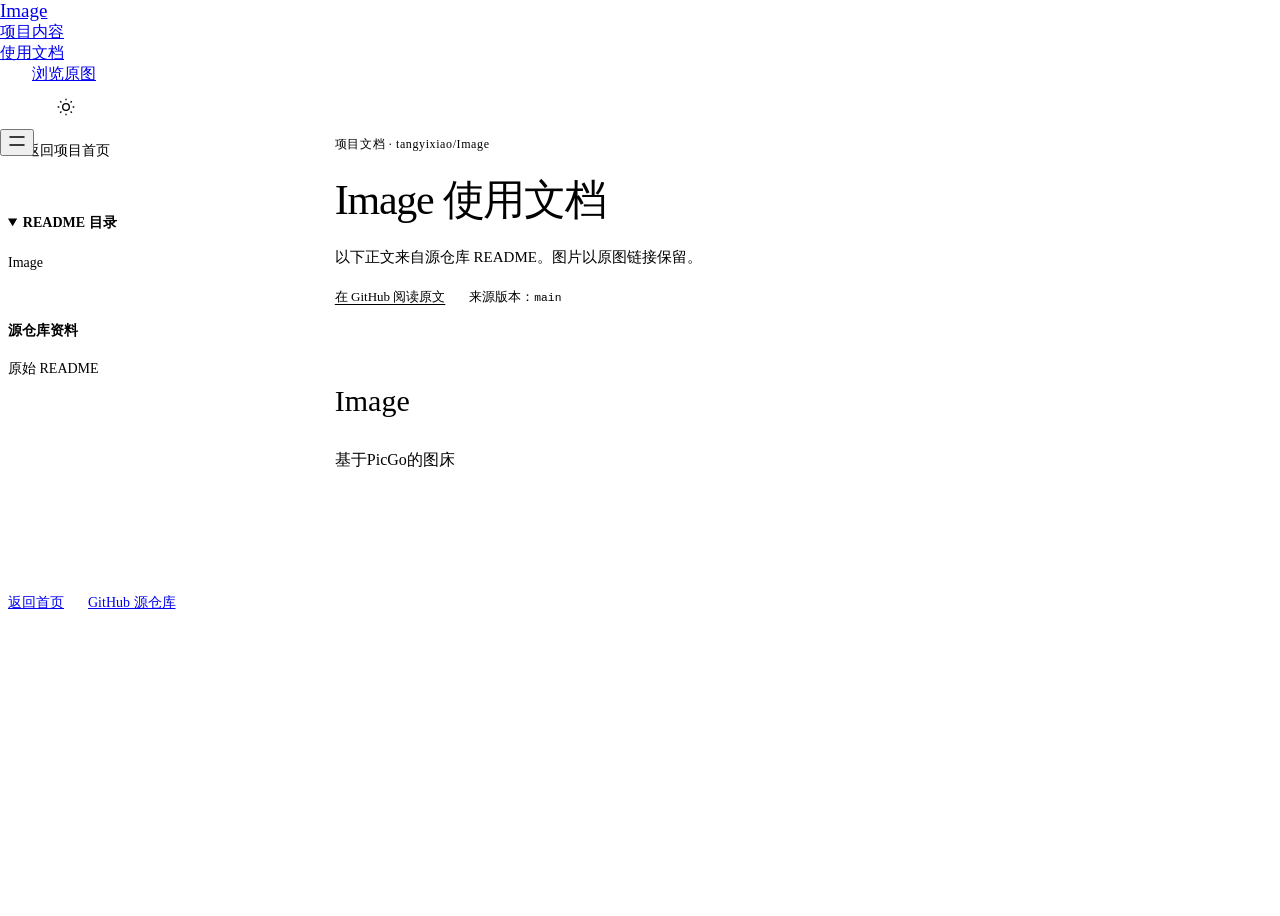
==== docs.html @ ac2a3ef0 "docs(pages): add project introduction website" ====
<!doctype html>
<html lang="zh-CN" data-project="Image" data-docs="true"><head>
<meta charset="utf-8"><meta name="viewport" content="width=device-width, initial-scale=1">
<title>Image · 使用文档</title><link rel="stylesheet" href="assets/system.css"><link rel="stylesheet" href="assets/ui/cards.css"><link rel="stylesheet" href="assets/motion/motion.css"><link rel="stylesheet" href="assets/layout/layout.css"><link rel="stylesheet" href="assets/page.css"><!-- <html lang="en" data-radius="sharp">; keep this <style> after the links: layout.css resets --ly-scale -->
<style>
:root {
  --p-bg: #ffffff; --p-surface: #f0f0ed; --p-ink: #20201e; --p-muted: #595953;
  --p-accent: #8c3028; --p-accent-ink: #ffffff; --p-action: #8c3028; --p-action-ink: #ffffff;
  --p-inv-bg: #20201e; --p-inv-surface: #2d2d2b; --p-inv-ink: #ffffff; --p-inv-muted: #a2a2a1;
  --p-inv-accent: #ffffff; --p-inv-accent-ink: #20201e; --p-inv-action: #ffffff; --p-inv-action-ink: #20201e;
  --font-display: "Newsreader", Georgia, serif;
  --font-text: "Hanken Grotesk", system-ui, sans-serif;
  --display-weight: 400;
  --display-tracking: -0.018em;
  --display-tracking-xl: -0.025em;
  --ly-scale: 1.06;
}
</style><style>html[data-theme="light"]{--p-bg:#ffffff;--p-surface:#f0f0ed;--p-ink:#20201e;--p-muted:#595953;--p-accent:#8c3028;--p-accent-ink:#ffffff;--p-action:#8c3028;--p-action-ink:#ffffff;color-scheme:light}html[data-theme="dark"]{--p-bg:#131517;--p-surface:#202427;--p-ink:#f0f1f2;--p-muted:#b5bbc1;--p-accent:#e7a297;--p-accent-ink:#131517;--p-action:#e7a297;--p-action-ink:#131517;color-scheme:dark}</style><script src="assets/theme.js"></script><style>.photo-pair img{object-fit:contain}.photo-pair a{background:var(--surface)}@media(min-width:640px){.photo-pair{height:min(660px,calc(100svh - 360px));max-height:none}}</style><link rel="icon" href="favicon.svg" type="image/svg+xml">
<link rel="stylesheet" href="assets/docs.css"></head><body class="docs-page">
<header class="nav"><div class="wrap nav__bar"><a class="skip-link" href="#docs-content">跳到正文</a><a class="nav__logo" href="index.html#top">Image</a><nav class="nav__links" aria-label="章节导航"><div class="nav__item"><a class="nav__link" href="index.html#work">项目内容</a></div><div class="nav__item"><a class="nav__link" href="docs.html">使用文档</a></div></nav><div class="nav__actions"><a class="btn btn--primary" href="https://github.com/tangyixiao/Image">浏览原图</a><button class="theme-toggle" type="button" data-theme-toggle aria-label="切换深浅色" aria-pressed="false"><svg width="20" height="20" viewBox="0 0 24 24" fill="none" stroke="currentColor" stroke-width="1.6" aria-hidden="true"><circle cx="12" cy="12" r="4"/><path d="M12 2v2m0 16v2M2 12h2m16 0h2M5 5l1.5 1.5m11 11L19 19M5 19l1.5-1.5m11-11L19 5"/></svg></button></div><button class="nav__toggle" type="button" aria-expanded="false" aria-label="菜单"><svg width="18" height="18" viewBox="0 0 18 18" aria-hidden="true"><path d="M2 5h14M2 13h14" stroke="currentColor" stroke-width="1.6" stroke-linecap="round"/></svg></button></div></header>
<main class="docs-shell wrap" id="top">
<aside class="docs-sidebar" aria-label="文档导航">
<a class="docs-home" href="index.html">← 返回项目首页</a>
<details class="docs-toc" open><summary>README 目录</summary><nav aria-label="README 目录"><ol><li class="docs-level-1"><a href="#image">Image</a></li></ol></nav></details>
<div class="docs-resources"><p>源仓库资料</p><ul><li><a href="https://github.com/tangyixiao/Image/blob/main/README.md">原始 README</a></li></ul></div>
</aside>
<div class="docs-main"><header class="docs-heading"><p class="docs-eyebrow">项目文档 · tangyixiao/Image</p>
<h1>Image 使用文档</h1><p>以下正文来自源仓库 README。图片以原图链接保留。</p>
<div class="docs-source"><a href="https://github.com/tangyixiao/Image/blob/main/README.md">在 GitHub 阅读原文</a><span>来源版本：<code>main</code></span></div></header>
<article class="docs-markdown" id="docs-content" tabindex="-1"><h1 id="image">Image</h1>
<p>基于PicGo的图床</p>
</article>
</div></main><footer class="docs-footer wrap"><a href="index.html">返回首页</a><a href="https://github.com/tangyixiao/Image">GitHub 源仓库</a></footer>
<script type="module" src="assets/system.js"></script></body></html>
---- assets/page.css ----
/* Page composition over the unmodified taste system. Source excerpts and photographs are the work. */
:root{--font-text:"Geist","PingFang SC","Microsoft YaHei",sans-serif;--font-display:"Geist","PingFang SC","Microsoft YaHei",sans-serif}
h1,h2,h3{font-weight:500;text-wrap:balance}h1{max-width:16ch}p{line-height:1.75}.nav__logo{font-size:19px;max-width:45%;overflow-wrap:anywhere}.nav__links{margin-left:auto}.nav__actions{margin-left:32px}.project-fact{margin-top:32px;font-size:14px;color:var(--muted)}
.hero__text{min-width:0}.hero__lead{max-width:40ch}.hero__media.material-media{background:none;border:0;box-shadow:none}.hero__media.material-media> *{width:100%;height:100%;display:block}.material-media .source-preview{height:100%;min-height:480px}.project-picture{display:block;overflow:hidden;width:100%;height:100%;background:var(--surface)}.project-picture img{width:100%;height:100%;object-fit:cover;display:block}.picture--contain img{object-fit:contain}.picture--contain{background:var(--surface)}
.material-stage{overflow:hidden;min-height:0}.material-stage>.project-picture{border-radius:0;background:transparent}.material-stage .picture--contain img{object-fit:contain}.source-preview{display:flex;flex-direction:column;border:1px solid var(--line);background:var(--surface);overflow:hidden;border-radius:var(--r-lg);color:var(--ink)}.source-path{font:500 14px/1.5 var(--font-mono);padding:20px 24px;border-bottom:1px solid var(--line);overflow-wrap:anywhere}.source-preview pre{margin:0;padding:28px 24px;overflow:auto;white-space:pre-wrap;overflow-wrap:anywhere;min-height:0;font:400 15px/1.85 var(--font-mono);color:var(--ink)}
.project-fact:empty{display:none}.statement-source{margin-top:48px;height:320px}.statement-source .source-preview{height:100%}.hero--statement h1{max-width:18ch}.hero--statement .hero__lead{max-width:62ch}.hero--statement .hero__in{max-width:none}
.hero__head{display:grid;grid-template-columns:minmax(0,7fr) minmax(0,4fr);gap:72px}.hero--product h1{font-size:clamp(42px,5vw,72px);max-width:18ch;letter-spacing:-.035em;line-height:1.1}.hero--product .hero__lead{margin-top:0}.hero--product .material-stage{height:100%;min-height:260px;margin-top:32px}.product-intro{align-self:start}.product-intro .project-fact{margin-top:24px}
.work-grid{display:grid;grid-template-columns:minmax(0,5fr) minmax(0,6fr);gap:calc(100% / 12 + 24px)}.feature-rows{margin:0;padding:0;list-style:none}.feature-rows li{padding:24px 0;border-bottom:1px solid var(--line)}.feature-rows li:first-child{padding-top:0}.feature-rows h3{font-size:24px;line-height:1.4;margin:0 0 12px}.feature-rows p{margin:0;font-size:16px;line-height:1.75}.work-material{min-width:0;min-height:400px}.usage-block{height:100%;background:var(--surface);padding:32px;border:1px solid var(--line);border-radius:var(--r-lg);display:flex;flex-direction:column;gap:24px;justify-content:center}.usage-block>p{font-size:20px;margin:0}.usage-block pre{font:400 16px/1.8 var(--font-mono);margin:0;white-space:pre-wrap;overflow-wrap:anywhere}.usage-block .link{align-self:flex-start}.supporting-pictures{display:grid;grid-template-columns:1fr;gap:24px;height:100%;max-height:480px}.supporting-pictures>.project-picture{min-height:0;max-height:228px}.supporting-pictures>.project-picture:only-child{max-height:480px}
.photo-pair{display:grid;grid-template-columns:1fr 1fr;gap:24px;height:calc(100% - 140px);min-height:300px;max-height:520px}.photo-pair a{display:block;overflow:hidden}.photo-pair img{width:100%;height:100%;object-fit:cover;display:block}.flag-field{display:grid;grid-template-columns:repeat(4,1fr);gap:48px;align-items:center;justify-items:center;width:100%;height:100%}.flag-field a{display:block;width:100%;overflow:hidden}.flag-field img{display:block;width:100%;height:auto;max-height:320px;object-fit:contain;image-rendering:auto}
.closing-head{display:grid;grid-template-columns:1fr auto;gap:24px 72px;align-content:start}.closing-head h2{grid-column:1;font-size:clamp(30px,3.4vw,48px);margin:0}.closing-head>p{grid-column:1;max-width:68ch;margin:0;font-size:17px}.closing-head>.btn{grid-column:2;grid-row:1/3;align-self:start}.closing-directory{display:flex;flex-direction:column;justify-content:flex-end;min-height:0}.footer.closing>.wrap{display:grid;grid-template-rows:1fr 1fr;gap:48px}.footer__grid{display:grid;grid-template-columns:1fr 1fr;gap:48px}.footer-name{font-size:32px;line-height:1.3;font-weight:500;margin:0 0 16px}.footer__grid p{font-size:16px}.resource-links{display:grid;grid-template-columns:1fr 1fr;gap:18px 32px;align-content:start}.resource-links .link{font-size:16px;overflow-wrap:anywhere;justify-self:start}.footer__legal{display:flex;align-items:baseline;flex-wrap:wrap;gap:24px;font-size:13px;border-top:1px solid var(--line);margin-top:48px;padding-top:24px}.credits summary{cursor:pointer}.credits ul{padding-left:16px}.credits a{overflow-wrap:anywhere}
html[data-project="OJ-NEXUS"] .source-preview,html[data-project="OJ-NEXUS"] .usage-block{border-radius:4px}html[data-project="OJ-NEXUS"] *{animation:none!important}
@media(min-width:640px) and (max-width:1023px){.work-grid{grid-template-columns:1fr;gap:32px}.feature-rows{display:grid;grid-template-columns:repeat(3,1fr);gap:24px}.feature-rows li{padding:0;border:0}.feature-rows h3{font-size:20px}.work-material{min-height:260px;height:300px}.hero__head{gap:32px}.material-media .source-preview{min-height:240px}.photo-pair{height:440px}.statement-source{height:300px}}
@media(max-width:639px){.nav__logo{font-size:16px;max-width:48%}.nav__actions{margin-left:auto}.nav__actions .btn{padding-inline:16px;font-size:14px}.hero--split h1,.hero--statement h1,.hero--product h1{font-size:clamp(30px,9vw,38px);line-height:1.15;max-width:18ch}.hero__lead{font-size:18px;line-height:1.65}.project-fact{margin-top:16px;font-size:13px}.hero__media.material-media{height:auto;min-height:0;flex:1}.material-media .source-preview{min-height:0;height:100%}.source-path{padding:12px 16px;font-size:13px}.source-preview pre{padding:16px;font-size:13px;line-height:1.7}.hero__head{display:block}.hero--product .hero__lead{margin-top:20px}.hero--product .material-stage{min-height:180px;margin-top:24px;flex:1}.hero--product .hero__in{display:flex;flex-direction:column}.hero--product .product-intro .project-fact{margin-top:16px}.work-grid{grid-template-columns:1fr;gap:32px}.feature-rows{display:block}.feature-rows li{padding:16px 0}.feature-rows h3{font-size:20px;margin-bottom:8px}.feature-rows p{font-size:16px}.work-material{min-height:220px;height:260px}.usage-block{padding:24px;gap:16px}.usage-block pre{font-size:14px}.photo-pair{grid-template-columns:1fr;gap:16px;height:calc(100% - 130px);max-height:none;min-height:0}.photo-pair a{min-height:180px}.flag-field{grid-template-columns:repeat(2,1fr);gap:24px}.flag-field img{max-height:140px}.statement-source{height:220px;margin-top:24px}.closing-head{display:flex;flex-direction:column;gap:24px}.closing-head>p{font-size:16px}.closing-head>.btn{align-self:stretch}.footer.closing>.wrap{grid-template-rows:auto 1fr;gap:48px}.footer__grid{grid-template-columns:1fr;gap:24px}.footer-name{font-size:28px}.resource-links{gap:16px}.footer__legal{margin-top:32px;gap:16px}.supporting-pictures{max-height:260px;grid-template-columns:1fr 1fr;gap:12px}.supporting-pictures>.project-picture{max-height:none}.photo-pair img{object-fit:cover}#work:has(.work-grid){--hm:2}#use{--hm:2}}
.skip-link{position:absolute;left:-10000px;top:auto;width:1px;height:1px;overflow:hidden}.skip-link:focus{left:var(--gutter);top:8px;width:auto;height:auto;background:var(--bg);padding:16px;z-index:20}.hero__head>:first-child{grid-column:1}.hero__head>.product-intro{grid-column:2}.hero--product .hero__stage.material-stage{border-radius:0}
@media(min-width:640px) and (max-width:1023px){.work-material{height:42vh;min-height:320px}.supporting-pictures{max-height:none}.supporting-pictures>.project-picture:only-child{max-height:none}.supporting-pictures>.project-picture{max-height:none;flex:1}.supporting-pictures{grid-template-rows:1fr 1fr}}
@media(max-width:639px){#work:has(.work-grid),#use{--hm:1}.nav__logo{max-width:53%;font-size:15px}.nav__actions{margin-left:auto}.nav__actions .btn{padding-inline:12px}.hero--product .hero__stage.material-stage{aspect-ratio:auto;flex:1}.hero__head>:first-child,.hero__head>.product-intro{grid-column:auto}}
.theme-toggle{height:44px;width:44px;display:grid;place-items:center;flex:0 0 44px;cursor:pointer;color:var(--ink);background:transparent;border:1px solid var(--line);border-radius:var(--r-btn);margin-left:12px;transition:background 180ms,transform 180ms}.theme-toggle:hover{background:var(--surface)}.theme-toggle:active{transform:translateY(1px)}.theme-toggle:focus-visible{outline:2px solid var(--accent);outline-offset:3px}
@media(min-width:1024px){.work-material{height:500px;min-height:500px}.work-material>.source-preview{height:100%}.hero--split h1{font-size:clamp(38px,4.5vw,64px)}}
@media(max-width:639px){.nav__logo{max-width:42%;font-size:14px}.nav__actions{margin-left:auto}.nav__toggle{margin-left:8px}.theme-toggle{margin-left:8px;width:36px;flex-basis:36px;height:40px}.nav__actions .btn{font-size:13px;padding-inline:10px}.nav__logo{line-height:1.3}.hero--product h1{font-size:32px}.source-path{line-height:1.6}}
@media(min-width:1024px){.hero__head{grid-template-columns:repeat(12,minmax(0,1fr));gap:24px;align-items:start}.hero__head>:first-child{grid-column:1/span 6}.hero__head>.product-intro{grid-column:7/span 6}.hero--product h1,.hero--split h1{font-size:60px}.work-grid{grid-template-columns:repeat(12,minmax(0,1fr));gap:24px}.feature-rows{grid-column:1/span 6;padding-right:48px}.work-material{grid-column:7/span 6}.work-grid .source-preview{height:100%}}
@media(min-width:640px) and (max-width:1023px){.hero__head{display:block}.product-intro{margin-top:24px}.product-intro .hero__lead{max-width:60ch}.hero--product h1{max-width:none}.hero__head .project-fact{margin-top:16px}.hero--product .hero__stage.material-stage{margin-top:24px}}
@media(max-width:639px){.work-material{height:236px;min-height:236px}.feature-rows h3{font-size:19px}.feature-rows li{padding:14px 0}.feature-rows p{line-height:1.65}}
@media(min-width:1024px){.work-material{height:min(500px,calc(100svh - 300px));min-height:0}.hero--product h1{font-size:clamp(40px,4.16vw,60px)}}
.work-material>.source-preview{height:100%}.source-preview pre{flex:1}.usage-block{justify-content:space-between}.supporting-pictures:has(>:only-child){grid-template-rows:1fr}
/* Real quoted source can contain arrays, Markdown brackets and the word placeholder.
   Keep kit diagnostics intact, but do not outline authentic source as unfinished page copy. */
.source-preview code[data-placeholder],.usage-block code[data-placeholder],.docs-markdown [data-placeholder]{outline:none}
.hero--product .hero__stage.material-stage{background:none}
.nav:not(.is-open) .nav__actions>.theme-toggle{display:grid}
@media(max-width:639px){.nav__logo{white-space:normal;max-width:40%;font-size:13px;line-height:1.35;min-width:0}.nav__bar{gap:8px}.nav__actions{gap:8px}.nav .nav__actions>.theme-toggle{margin-left:0}}
---- assets/docs.css ----
/* Long-form README layout. Shared palette and theme controls stay authoritative. */
html[data-docs]{scroll-padding-top:110px}
.docs-page{min-height:100vh;color:var(--ink);background:var(--bg)}
.docs-page>.nav{position:fixed;inset:0 0 auto;z-index:50;background:var(--bg);border-bottom:1px solid var(--line)}
.docs-page .nav__bar{min-height:76px}
.docs-page .nav__logo{max-width:48%}
.docs-page .docs-shell{display:grid;grid-template-columns:minmax(210px,250px) minmax(0,1fr);gap:clamp(36px,6vw,96px);padding-top:126px;padding-bottom:96px;align-items:start;min-height:0;height:auto}
.docs-sidebar{position:sticky;top:108px;min-width:0;max-height:calc(100vh - 132px);overflow:auto;scrollbar-width:thin;padding-right:12px;font-size:14px}
.docs-home{display:inline-block;font-size:14px;font-weight:500;color:var(--ink);text-decoration:none;padding-block:8px}
.docs-home:hover{color:var(--accent)}
.docs-toc{margin-top:24px;border-top:1px solid var(--line);padding-top:20px}
.docs-toc summary{font-weight:600;cursor:pointer;line-height:1.5}
.docs-toc ol,.docs-resources ul{list-style:none;padding:0;margin:16px 0 0}
.docs-toc li{margin:0 0 8px;line-height:1.5;overflow-wrap:anywhere}
.docs-toc .docs-level-2{padding-left:10px}.docs-toc .docs-level-3{padding-left:22px}
.docs-toc a,.docs-resources a{color:var(--muted);text-decoration:none;display:inline-block;padding-block:3px}
.docs-toc a:hover,.docs-resources a:hover{color:var(--ink);text-decoration:underline;text-underline-offset:4px}
.docs-resources{border-top:1px solid var(--line);margin-top:24px;padding-top:20px}
.docs-resources>p{margin:0;font-weight:600;line-height:1.5}.docs-resources li{margin-bottom:8px;overflow-wrap:anywhere}
.docs-main{min-width:0;max-width:900px}
.docs-heading{padding-bottom:32px;margin-bottom:40px;border-bottom:1px solid var(--line)}
.docs-eyebrow{font-size:12px;letter-spacing:.05em;color:var(--muted);overflow-wrap:anywhere;margin:0 0 20px}
.docs-heading h1{font-size:clamp(28px,3.4vw,42px);line-height:1.2;letter-spacing:-.03em;max-width:none;margin:0 0 20px;overflow-wrap:anywhere}
.docs-heading>p:not(.docs-eyebrow){font-size:15px;color:var(--muted);line-height:1.7;margin:0 0 16px}
.docs-source{display:flex;gap:12px 24px;flex-wrap:wrap;font-size:13px;line-height:1.6;color:var(--muted)}
.docs-source a,.docs-markdown a{color:var(--accent);text-decoration:underline;text-underline-offset:3px;overflow-wrap:anywhere}
.docs-markdown{font-size:16px;line-height:1.85;overflow-wrap:anywhere;min-width:0}
.docs-markdown>:first-child{margin-top:0}.docs-markdown>:last-child{margin-bottom:0}
.docs-markdown h1,.docs-markdown h2,.docs-markdown h3,.docs-markdown h4,.docs-markdown h5,.docs-markdown h6{max-width:none;scroll-margin-top:110px;line-height:1.4;text-wrap:initial}
.docs-markdown h1{font-size:30px;margin:48px 0 24px}.docs-markdown h2{font-size:25px;margin:48px 0 20px;padding-bottom:12px;border-bottom:1px solid var(--line)}
.docs-markdown h3{font-size:20px;margin:36px 0 16px}.docs-markdown h4,.docs-markdown h5,.docs-markdown h6{font-size:17px;margin:28px 0 14px}
.docs-markdown p,.docs-markdown ul,.docs-markdown ol,.docs-markdown blockquote,.docs-markdown pre,.docs-markdown table{margin:0 0 22px}
.docs-markdown ul,.docs-markdown ol{padding-left:1.7em}.docs-markdown li{margin-bottom:6px}.docs-markdown li>p{margin-bottom:10px}
.docs-markdown strong{font-weight:650}.docs-markdown hr{border:0;border-top:1px solid var(--line);margin:36px 0}
.docs-markdown blockquote{border-left:3px solid var(--line);padding:4px 0 4px 20px;color:var(--muted)}.docs-markdown blockquote>:last-child{margin-bottom:0}
.docs-markdown pre{background:var(--surface);border:1px solid var(--line);padding:20px 24px;max-width:100%;overflow:auto;border-radius:4px;white-space:pre;tab-size:4}
.docs-markdown code,.docs-source code{font-family:var(--font-mono,ui-monospace,Consolas,monospace);font-size:.87em}
.docs-markdown :not(pre)>code{background:var(--surface);padding:.12em .35em;border-radius:3px;box-decoration-break:clone}
.docs-markdown pre code{font-size:13px;line-height:1.8;white-space:pre;overflow-wrap:normal;color:var(--ink)}
.docs-markdown table{display:block;max-width:100%;overflow-x:auto;border-collapse:collapse;font-size:14px;line-height:1.65}
.docs-markdown th,.docs-markdown td{padding:12px 16px;border:1px solid var(--line);text-align:left;min-width:100px}
.docs-markdown th{font-weight:600;background:var(--surface)}.docs-markdown .docs-image-link{font-size:14px}
.docs-page .footer.closing,.docs-page .footer.closing>.wrap{height:auto;min-height:0;max-height:none;display:block}
.docs-page .footer.closing{padding-top:56px;padding-bottom:32px}.docs-page .closing-head{margin-bottom:48px}
.docs-footer{display:flex;gap:24px;padding-top:24px;padding-bottom:32px;border-top:1px solid var(--line);font-size:14px}
.docs-page :focus-visible{outline:2px solid var(--accent);outline-offset:4px}
@media(max-width:1023px){.docs-page .docs-shell{grid-template-columns:minmax(180px,210px) minmax(0,1fr);gap:32px}.docs-markdown{font-size:15px}}
@media(max-width:767px){.docs-page .nav__bar{min-height:68px}.docs-page .docs-shell{display:block;padding-top:100px;padding-bottom:56px}.docs-sidebar{position:static;max-height:none;overflow:visible;padding:0;margin-bottom:36px}.docs-toc{margin-top:16px;padding-top:16px}.docs-toc nav{max-height:260px;overflow:auto;padding-right:8px}.docs-resources{margin-top:16px;padding-top:16px}.docs-resources ul{display:flex;flex-wrap:wrap;gap:4px 20px;margin-top:8px}.docs-resources li{margin:0}.docs-heading{margin-bottom:28px;padding-bottom:24px}.docs-heading h1{font-size:29px}.docs-markdown h1{font-size:25px}.docs-markdown h2{font-size:22px;margin-top:36px}.docs-markdown h3{font-size:19px}.docs-markdown pre{padding:16px}.docs-markdown th,.docs-markdown td{padding:10px 12px}.docs-source{gap:8px 16px}}
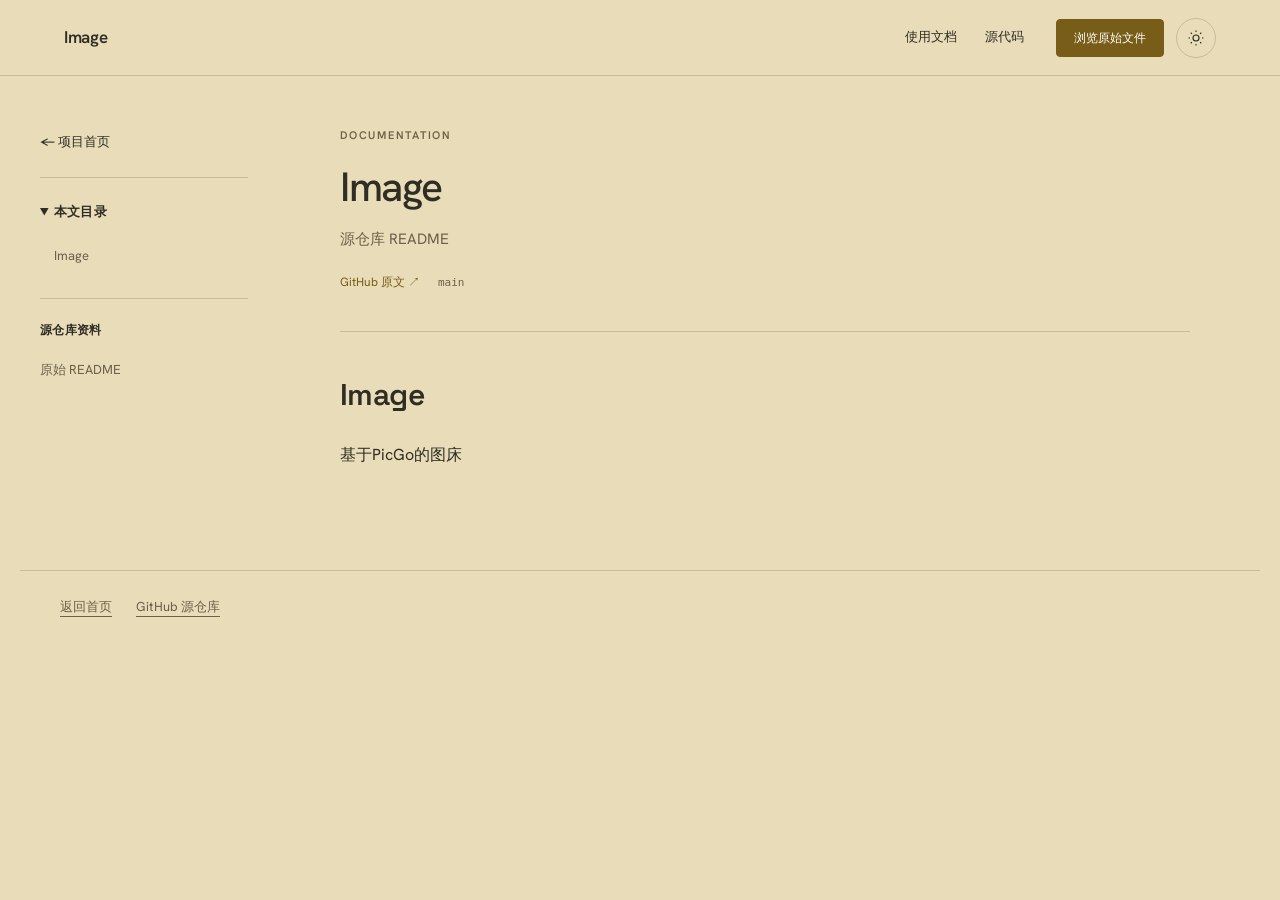
==== commit d1f5f7ce: "docs(pages): polish source and mobile presentation" ====
--- a/docs.html
+++ b/docs.html
@@ -1,34 +1,13 @@
-<!doctype html>
-<html lang="zh-CN" data-project="Image" data-docs="true"><head>
-<meta charset="utf-8"><meta name="viewport" content="width=device-width, initial-scale=1">
-<title>Image · 使用文档</title><link rel="stylesheet" href="assets/system.css"><link rel="stylesheet" href="assets/ui/cards.css"><link rel="stylesheet" href="assets/motion/motion.css"><link rel="stylesheet" href="assets/layout/layout.css"><link rel="stylesheet" href="assets/page.css"><!-- <html lang="en" data-radius="sharp">; keep this <style> after the links: layout.css resets --ly-scale -->
-<style>
-:root {
-  --p-bg: #ffffff; --p-surface: #f0f0ed; --p-ink: #20201e; --p-muted: #595953;
-  --p-accent: #8c3028; --p-accent-ink: #ffffff; --p-action: #8c3028; --p-action-ink: #ffffff;
-  --p-inv-bg: #20201e; --p-inv-surface: #2d2d2b; --p-inv-ink: #ffffff; --p-inv-muted: #a2a2a1;
-  --p-inv-accent: #ffffff; --p-inv-accent-ink: #20201e; --p-inv-action: #ffffff; --p-inv-action-ink: #20201e;
-  --font-display: "Newsreader", Georgia, serif;
-  --font-text: "Hanken Grotesk", system-ui, sans-serif;
-  --display-weight: 400;
-  --display-tracking: -0.018em;
-  --display-tracking-xl: -0.025em;
-  --ly-scale: 1.06;
-}
-</style><style>html[data-theme="light"]{--p-bg:#ffffff;--p-surface:#f0f0ed;--p-ink:#20201e;--p-muted:#595953;--p-accent:#8c3028;--p-accent-ink:#ffffff;--p-action:#8c3028;--p-action-ink:#ffffff;color-scheme:light}html[data-theme="dark"]{--p-bg:#131517;--p-surface:#202427;--p-ink:#f0f1f2;--p-muted:#b5bbc1;--p-accent:#e7a297;--p-accent-ink:#131517;--p-action:#e7a297;--p-action-ink:#131517;color-scheme:dark}</style><script src="assets/theme.js"></script><style>.photo-pair img{object-fit:contain}.photo-pair a{background:var(--surface)}@media(min-width:640px){.photo-pair{height:min(660px,calc(100svh - 360px));max-height:none}}</style><link rel="icon" href="favicon.svg" type="image/svg+xml">
-<link rel="stylesheet" href="assets/docs.css"></head><body class="docs-page">
-<header class="nav"><div class="wrap nav__bar"><a class="skip-link" href="#docs-content">跳到正文</a><a class="nav__logo" href="index.html#top">Image</a><nav class="nav__links" aria-label="章节导航"><div class="nav__item"><a class="nav__link" href="index.html#work">项目内容</a></div><div class="nav__item"><a class="nav__link" href="docs.html">使用文档</a></div></nav><div class="nav__actions"><a class="btn btn--primary" href="https://github.com/tangyixiao/Image">浏览原图</a><button class="theme-toggle" type="button" data-theme-toggle aria-label="切换深浅色" aria-pressed="false"><svg width="20" height="20" viewBox="0 0 24 24" fill="none" stroke="currentColor" stroke-width="1.6" aria-hidden="true"><circle cx="12" cy="12" r="4"/><path d="M12 2v2m0 16v2M2 12h2m16 0h2M5 5l1.5 1.5m11 11L19 19M5 19l1.5-1.5m11-11L19 5"/></svg></button></div><button class="nav__toggle" type="button" aria-expanded="false" aria-label="菜单"><svg width="18" height="18" viewBox="0 0 18 18" aria-hidden="true"><path d="M2 5h14M2 13h14" stroke="currentColor" stroke-width="1.6" stroke-linecap="round"/></svg></button></div></header>
-<main class="docs-shell wrap" id="top">
-<aside class="docs-sidebar" aria-label="文档导航">
-<a class="docs-home" href="index.html">← 返回项目首页</a>
-<details class="docs-toc" open><summary>README 目录</summary><nav aria-label="README 目录"><ol><li class="docs-level-1"><a href="#image">Image</a></li></ol></nav></details>
-<div class="docs-resources"><p>源仓库资料</p><ul><li><a href="https://github.com/tangyixiao/Image/blob/main/README.md">原始 README</a></li></ul></div>
-</aside>
-<div class="docs-main"><header class="docs-heading"><p class="docs-eyebrow">项目文档 · tangyixiao/Image</p>
-<h1>Image 使用文档</h1><p>以下正文来自源仓库 README。图片以原图链接保留。</p>
-<div class="docs-source"><a href="https://github.com/tangyixiao/Image/blob/main/README.md">在 GitHub 阅读原文</a><span>来源版本：<code>main</code></span></div></header>
-<article class="docs-markdown" id="docs-content" tabindex="-1"><h1 id="image">Image</h1>
+<!doctype html><html lang="zh-CN" data-docs="v3" data-project="Image"><head>
+<meta charset="utf-8"><meta name="viewport" content="width=device-width,initial-scale=1">
+<title>Image · 文档</title><link rel="stylesheet" href="assets/fonts/fonts.css"><link rel="stylesheet" href="assets/fonts/display.css"><link rel="stylesheet" href="assets/site.css"><link rel="stylesheet" href="assets/docs-v3.css"><link rel="stylesheet" href="assets/polish.css"><style>:root{--font-body:"Hanken Grotesk","PingFang SC","Microsoft YaHei",sans-serif;--font-text:var(--font-body);--model-accent:var(--accent);--font-display:"Space Grotesk","Songti SC","SimSun",serif;--font-mono:"Geist Mono","SFMono-Regular",Consolas,monospace}html[data-theme="light"]{--bg:#E8DDB8;--surface:#F7EDCD;--ink:#302D25;--muted:#69614a;--accent:#785d18;--accent-ink:#FFFFFF;--line:color-mix(in srgb,#302D25 19%,transparent);color-scheme:light}html[data-theme="dark"]{--bg:#252116;--surface:#3A321E;--ink:#F4E9C7;--muted:#bcad7d;--accent:#e7c45b;--accent-ink:#000000;--line:color-mix(in srgb,#F4E9C7 19%,transparent);color-scheme:dark}</style><script src="assets/theme.js"></script><link rel="stylesheet" href="assets/docs-v3.css"></head>
+<body class="docs-page"><header class="nav site-nav"><div class="wrap nav-inner"><a class="skip-link" href="#docs-content">跳到正文</a><a class="site-brand" href="index.html">Image</a><nav class="site-links" aria-label="项目导航"><a href="docs.html">使用文档</a><a href="https://github.com/tangyixiao/Image">源代码</a></nav><div class="nav-controls"><a class="btn nav-cta" href="https://github.com/tangyixiao/Image">浏览原始文件</a><button class="site-theme" type="button" data-theme-toggle aria-label="切换深浅色" aria-pressed="false"><svg width="18" height="18" viewBox="0 0 24 24" fill="none" stroke="currentColor" stroke-width="1.5" aria-hidden="true"><circle cx="12" cy="12" r="4"/><path d="M12 2v2m0 16v2M2 12h2m16 0h2M5 5l1.5 1.5m11 11L19 19M5 19l1.5-1.5m11-11L19 5"/></svg></button><button class="site-menu-toggle" data-menu-toggle type="button" aria-label="菜单" aria-expanded="false" aria-controls="site-drawer"><svg width="20" height="20" viewBox="0 0 20 20" fill="none" stroke="currentColor" stroke-width="1.4" aria-hidden="true"><path d="M3 6h14M3 14h14"/></svg></button></div></div><nav class="site-drawer" id="site-drawer" hidden><a href="index.html">项目首页</a><a href="docs.html">使用文档</a><a href="https://github.com/tangyixiao/Image">查看源码</a><p class="drawer-note">Image</p></nav></header><div class="docs-shell" id="top">
+<aside class="docs-sidebar"><a class="docs-back" href="index.html">← 项目首页</a>
+<details class="docs-toc" open><summary>本文目录</summary><nav aria-label="文档目录"><ol><li class="docs-level-1"><a href="#image">Image</a></li></ol></nav></details>
+<div class="docs-resources"><h2>源仓库资料</h2><ul><li><a href="https://github.com/tangyixiao/Image/blob/main/README.md">原始 README</a></li></ul></div></aside>
+<main class="docs-main"><header class="docs-intro"><p class="docs-eyebrow">DOCUMENTATION</p>
+<h1>Image</h1><p>源仓库 README</p><div class="docs-source"><a href="https://github.com/tangyixiao/Image/blob/main/README.md">GitHub 原文 ↗</a><code>main</code></div></header>
+<article class="docs-markdown" id="docs-content" tabindex="-1"><h1 id="image">Image<a class="docs-heading-anchor" href="#image" aria-label="此标题的固定链接">#</a></h1>
 <p>基于PicGo的图床</p>
 </article>
-</div></main><footer class="docs-footer wrap"><a href="index.html">返回首页</a><a href="https://github.com/tangyixiao/Image">GitHub 源仓库</a></footer>
-<script type="module" src="assets/system.js"></script></body></html>+</main></div><footer class="docs-footer"><a href="index.html">返回首页</a><a href="https://github.com/tangyixiao/Image">GitHub 源仓库</a></footer><script src="assets/docs-v3.js" defer></script><script src="assets/site.js" defer></script></body></html>
--- a/assets/fonts/fonts.css
+++ b/assets/fonts/fonts.css
@@ -0,0 +1,49 @@
+@font-face {
+  font-family: 'Hanken Grotesk';
+  font-style: normal;
+  font-weight: 400;
+  font-display: swap;
+  src: url(cf4b8930b864b433.woff2) format('truetype');
+}
+@font-face {
+  font-family: 'Hanken Grotesk';
+  font-style: normal;
+  font-weight: 500;
+  font-display: swap;
+  src: url(bac34dd4b9537444.woff2) format('truetype');
+}
+@font-face {
+  font-family: 'Hanken Grotesk';
+  font-style: normal;
+  font-weight: 600;
+  font-display: swap;
+  src: url(0b905a4fc43ece05.woff2) format('truetype');
+}
+@font-face {
+  font-family: 'Newsreader';
+  font-style: normal;
+  font-weight: 400;
+  font-display: swap;
+  src: url(d6c65600eb0149bc.woff2) format('truetype');
+}
+@font-face {
+  font-family: 'Newsreader';
+  font-style: normal;
+  font-weight: 500;
+  font-display: swap;
+  src: url(3208926ba69d6886.woff2) format('truetype');
+}
+@font-face {
+  font-family: 'Newsreader';
+  font-style: normal;
+  font-weight: 600;
+  font-display: swap;
+  src: url(151ae355673a2936.woff2) format('truetype');
+}
+@font-face {
+  font-family: 'Newsreader';
+  font-style: normal;
+  font-weight: 700;
+  font-display: swap;
+  src: url(33e1f2853df3544d.woff2) format('truetype');
+}
--- a/assets/fonts/display.css
+++ b/assets/fonts/display.css
@@ -0,0 +1,14 @@
+@font-face {
+  font-family: 'Space Grotesk';
+  font-style: normal;
+  font-weight: 400;
+  font-display: swap;
+  src: url(0dfc29fde7d95ca6.woff2) format('truetype');
+}
+@font-face {
+  font-family: 'Space Grotesk';
+  font-style: normal;
+  font-weight: 600;
+  font-display: swap;
+  src: url(d03f1389be8c7cea.woff2) format('truetype');
+}
--- a/assets/site.css
+++ b/assets/site.css
@@ -0,0 +1,26 @@
+/* Shared accessibility and reading primitives. Project compositions are separate. */
+*{box-sizing:border-box}html{scroll-behavior:smooth;scroll-padding-top:90px}body{margin:0;background:var(--bg);color:var(--ink);font:400 16px/1.75 var(--font-body);-webkit-font-smoothing:antialiased}a{color:inherit;text-decoration-thickness:1px;text-underline-offset:5px}button,input{font:inherit}button,a{-webkit-tap-highlight-color:transparent}button{cursor:pointer}button:focus-visible,a:focus-visible,input:focus-visible{outline:3px solid var(--accent);outline-offset:4px}img{display:block;max-width:100%;height:auto}p{margin:0 0 1em}h1,h2,h3{line-height:1.18;font-weight:500;margin:0;text-wrap:balance}h1,h2{font-family:var(--font-display)}h1{letter-spacing:-.055em}h2{font-size:clamp(30px,4vw,54px);letter-spacing:-.035em}h3{font-size:21px}ul{padding-left:1.2em}.wrap{max-width:1440px;margin:auto;padding:0 64px}.eyebrow{font:500 12px/1.5 var(--font-mono);letter-spacing:.12em;text-transform:uppercase;color:var(--accent)}.lede{font-size:clamp(17px,1.7vw,22px);line-height:1.75;color:var(--muted);max-width:42em}.kicker{display:inline-flex;gap:12px;align-items:center;font:500 12px/1.6 var(--font-mono);letter-spacing:.06em}.kicker:before{content:"";width:7px;height:7px;border-radius:50%;background:var(--accent)}.btn{display:inline-flex;justify-content:center;align-items:center;gap:14px;min-height:48px;padding:12px 24px;border:1px solid var(--accent);background:var(--accent);color:var(--accent-ink);text-decoration:none;border-radius:4px;font:500 14px/1.5 var(--font-body);transition:transform .18s,filter .18s}.btn:hover{transform:translateY(-2px);filter:brightness(1.08)}.btn:active{transform:translateY(1px)}.btn.secondary{background:transparent;color:var(--ink);border-color:var(--line)}.actions{display:flex;flex-wrap:wrap;align-items:center;gap:14px;margin-top:32px}.text-link{font-size:14px;color:var(--muted)}.section{padding:100px 0}.section-heading{display:flex;align-items:baseline;gap:32px;justify-content:space-between;margin-bottom:48px}.section-heading p{max-width:34em;color:var(--muted);margin:0}.top-rule{border-top:1px solid var(--line)}.section-number{font:12px var(--font-mono);color:var(--accent);margin-bottom:20px}.status-note{color:var(--muted);max-width:65em;font-size:14px}.caps{list-style:none;padding:0;margin:0}.caps li{padding:26px 0;border-top:1px solid var(--line)}.caps h3{margin-bottom:12px}.caps p{color:var(--muted);margin:0;font-size:15px}.source-area{min-width:0}.source-link{font:12px/1.6 var(--font-mono);color:var(--muted);display:block;margin:0 0 14px;overflow-wrap:anywhere}.source-area>.docs-code{margin-top:0}.code-layout{display:grid;grid-template-columns:minmax(0,1fr) minmax(0,1.2fr);gap:80px;align-items:start}.site-footer{padding:56px 0 30px;border-top:1px solid var(--line)}.footer-top{display:flex;gap:40px;justify-content:space-between;align-items:center;margin-bottom:42px}.footer-name{font-family:var(--font-display);font-size:30px;letter-spacing:-.025em}.footer-links{display:flex;gap:24px;flex-wrap:wrap;font-size:13px;color:var(--muted)}.footer-bottom{font:11px/1.8 var(--font-mono);display:flex;justify-content:space-between;gap:24px;color:var(--muted)}.footer-bottom details{max-width:65%}.footer-bottom summary{cursor:pointer}.footer-bottom ul{padding-left:18px}.footer-bottom a{overflow-wrap:anywhere}
+/* One functional navigation shell; the projects keep their own typography and art. */
+.site-nav{position:sticky;top:0;z-index:60;height:76px;background:var(--bg);border-bottom:1px solid var(--line)}.nav-inner{height:100%;display:flex;align-items:center;gap:32px}.site-brand{font:600 17px/1.3 var(--font-body);letter-spacing:-.02em;text-decoration:none;max-width:38%;overflow-wrap:anywhere}.site-links{margin-left:auto;display:flex;gap:28px;align-items:center}.site-links a{font-size:13px;text-decoration:none;position:relative}.site-links a:after{content:"";position:absolute;bottom:-6px;left:0;width:0;height:1px;background:currentColor;transition:width .2s}.site-links a:hover:after{width:100%}.nav-controls{display:flex;align-items:center;gap:12px}.nav-cta{min-height:38px;padding:9px 17px;font-size:12px}.site-theme,.site-menu-toggle{height:40px;width:40px;display:grid;place-items:center;color:var(--ink);border:1px solid var(--line);background:transparent;border-radius:50%;padding:0}.site-theme:hover,.site-menu-toggle:hover{background:var(--surface)}.site-menu-toggle{display:none;border-radius:4px}.skip-link{position:absolute;left:-9999px;top:8px;background:var(--bg);padding:12px;z-index:90}.skip-link:focus{left:20px}.site-drawer{display:none}.site-nav.is-open .site-drawer{display:flex}.site-drawer{position:fixed;inset:76px 0 0;background:var(--bg);padding:48px 24px;flex-direction:column;gap:24px;font-size:26px}.site-drawer a{text-decoration:none}.site-drawer .drawer-note{font-size:14px;color:var(--muted);margin-top:auto}.site-drawer[hidden]{display:none!important}
+/* Atlas — a copper and parchment historical folio. */
+.atlas-hero{position:relative;padding:52px 0 70px;overflow:hidden}.atlas-dateline{display:flex;justify-content:space-between;border-block:1px solid var(--line);padding:12px 0;font:12px var(--font-mono);letter-spacing:.15em}.atlas-title{font-size:clamp(72px,12vw,176px);letter-spacing:.02em;text-align:center;margin:44px 0 14px;font-family:var(--font-display);font-weight:400}.atlas-subtitle{font:italic clamp(16px,2vw,26px) var(--font-display);text-align:center;color:var(--muted);margin-bottom:38px}.atlas-grid{display:grid;grid-template-columns:minmax(0,1fr) minmax(0,1.65fr);gap:72px;align-items:center}.atlas-grid .project-3d{min-height:480px}.atlas-copy{border-left:3px solid var(--accent);padding-left:30px}.atlas-copy h2{font-size:36px;margin:14px 0 24px}.atlas-flags{display:grid;grid-template-columns:repeat(4,1fr);gap:24px;border-block:1px solid var(--line);padding:40px 0}.atlas-flags a{display:flex;align-items:center;justify-content:center;min-height:100px}.atlas-flags img{max-height:140px;object-fit:contain}.atlas-margins{display:grid;grid-template-columns:180px minmax(0,1fr) minmax(0,1fr);gap:50px}.atlas-margins .caps li:first-child{border-top:0;padding-top:0}
+/* Editorial — an actual reading room, with a red pencil interaction. */
+.editorial-hero{padding:80px 0 60px}.editorial-masthead{display:flex;justify-content:space-between;gap:30px;border-bottom:3px double var(--line);padding-bottom:16px;font:12px var(--font-mono);letter-spacing:.08em}.editorial-columns{display:grid;grid-template-columns:minmax(0,1.25fr) minmax(0,.75fr);gap:90px;margin-top:58px}.editorial-title{font-size:clamp(58px,7.3vw,112px);font-weight:400;letter-spacing:-.035em}.editorial-title em{font-weight:400;color:var(--accent)}.editorial-intro{margin-top:36px;max-width:34em}.editorial-side{border-left:1px solid var(--line);padding-left:40px}.editorial-side .project-3d{min-height:380px}.editorial-note{font:italic 18px/1.8 var(--font-display);color:var(--muted);margin-top:24px}.proof-sheet{border:1px solid var(--line);padding:48px;background:var(--surface);position:relative}.proof-sheet:before{content:"01 / EDIT";font:11px var(--font-mono);color:var(--accent);display:block;margin-bottom:28px}.proof-sentence{font:400 clamp(24px,3vw,42px)/1.8 var(--font-display);letter-spacing:-.01em;margin-bottom:24px}.proof-sentence del{text-decoration-color:var(--accent);text-decoration-thickness:2px;color:var(--muted)}.proof-sentence ins{text-decoration:none;color:var(--accent);border-bottom:2px solid var(--accent)}.proof-sheet button{background:transparent;border:0;border-bottom:1px solid var(--accent);color:var(--accent);padding:6px 0;font-size:13px}.editorial-content{display:grid;grid-template-columns:minmax(0,1fr) minmax(0,1fr);gap:90px}.editorial-content .caps{counter-reset:entry}.editorial-content .caps li{counter-increment:entry;position:relative;padding-left:48px}.editorial-content .caps li:before{content:"0" counter(entry);position:absolute;left:0;top:28px;font:12px var(--font-mono);color:var(--accent)}
+/* Academic folio — paper, typography and a genuine template preview. */
+.folio-hero{padding:70px 0}.folio-topline{display:flex;gap:40px;align-items:center}.folio-seal{height:72px;width:72px;border:1px solid var(--accent);border-radius:50%;display:grid;place-items:center;font-family:var(--font-display);font-size:30px;color:var(--accent)}.folio-grid{display:grid;grid-template-columns:minmax(0,.92fr) minmax(0,1.08fr);gap:70px;align-items:center;margin-top:42px}.folio-title{font-size:clamp(56px,7vw,100px);font-family:var(--font-display);font-weight:400;letter-spacing:.005em}.folio-preview{padding:28px;background:var(--accent);box-shadow:18px 18px 0 var(--line)}.folio-preview img{width:100%;height:auto;background:#fff}.folio-meta{font:12px var(--font-mono);margin-top:20px;color:var(--muted)}.folio-layout{display:grid;grid-template-columns:minmax(0,1fr) minmax(0,1fr);gap:80px;align-items:center}.folio-layout .project-3d{min-height:430px}.folio-tabs{display:flex;gap:8px;margin-top:22px}.folio-tabs button{background:transparent;border:1px solid var(--line);color:var(--ink);padding:8px 16px;font-size:12px}.folio-tabs button[aria-pressed=true]{background:var(--accent);color:var(--accent-ink);border-color:var(--accent)}
+/* Training notebook — legible learning records, not a made-up analytics board. */
+.notebook-hero{padding:64px 0 74px}.notebook-head{display:grid;grid-template-columns:minmax(0,1.1fr) minmax(0,.9fr);gap:74px;align-items:center}.notebook-title{font-size:clamp(55px,7.5vw,108px);letter-spacing:-.055em}.notebook-title b{font-weight:500;color:var(--accent)}.notebook-model{background:var(--surface);border-radius:50% 50% 12px 12px;padding:28px 10px 0;border:1px solid var(--line)}.notebook-model .project-3d{min-height:440px}.learning-steps{margin-top:70px;display:grid;grid-template-columns:repeat(3,1fr);gap:32px}.learning-step{border-top:3px solid var(--accent);padding-top:20px}.learning-step span{font:12px var(--font-mono);color:var(--accent)}.learning-step h3{margin:16px 0}.learning-step p{font-size:15px;color:var(--muted)}.notebook-paper{background:var(--surface);border:1px solid var(--line);padding:42px;box-shadow:8px 10px 0 var(--line)}
+/* Catalog — navigation through real folders and source materials. */
+.catalog-hero{padding:74px 0 40px}.catalog-heading{display:flex;justify-content:space-between;gap:50px;align-items:flex-end;padding-bottom:48px;border-bottom:1px solid var(--line)}.catalog-title{font-size:clamp(60px,9vw,130px);line-height:.98}.catalog-heading .lede{max-width:28em}.catalog-index{display:grid;grid-template-columns:minmax(0,.6fr) minmax(0,1.4fr);gap:70px;padding-top:50px}.catalog-marker{position:sticky;top:110px;align-self:start;font:12px/2 var(--font-mono);color:var(--accent)}.directory-list{list-style:none;padding:0;margin:0}.directory-list li{border-bottom:1px solid var(--line)}.directory-list a{padding:22px 4px;display:flex;align-items:center;gap:22px;justify-content:space-between;text-decoration:none;transition:padding .2s,background .2s}.directory-list a:hover{padding-left:18px;background:var(--surface)}.directory-list .file-type{font:11px var(--font-mono);color:var(--muted);margin-left:auto}.directory-list strong{font-size:20px;font-weight:500;overflow-wrap:anywhere}.catalog-aside{padding:35px;border:1px solid var(--line);background:var(--surface)}
+/* Terminal/tool pages use their own compact, typographic workbench. */
+.terminal-hero{padding:54px 0 74px}.terminal-label{display:flex;align-items:center;gap:12px;font:12px var(--font-mono);color:var(--accent)}.terminal-label:before{content:"";width:9px;height:9px;background:var(--accent);border-radius:50%}.terminal-grid{display:grid;grid-template-columns:minmax(0,1fr) minmax(0,1.1fr);gap:70px;align-items:center;margin-top:52px}.terminal-title{font-size:clamp(52px,6vw,86px);font-family:var(--font-display);line-height:1.06}.terminal-stage{border:1px solid var(--line);border-radius:18px;background:var(--surface);padding:16px;box-shadow:0 28px 60px -45px var(--ink)}.terminal-stage .project-3d{min-height:430px}.terminal-facts{display:flex;gap:24px;font:11px var(--font-mono);margin-top:40px;color:var(--muted);flex-wrap:wrap}.terminal-facts span{border-left:2px solid var(--accent);padding-left:12px}
+/* The archive is a photographic publication. The wall has a deliberate physical depth mode. */
+.archive-hero{padding:42px 0 80px;overflow:hidden}.archive-masthead{display:flex;justify-content:space-between;align-items:center;gap:20px;font:11px var(--font-mono);letter-spacing:.1em;padding-bottom:20px;border-bottom:1px solid var(--line)}.archive-heading{display:grid;grid-template-columns:minmax(0,1.2fr) minmax(0,.8fr);gap:70px;align-items:end;margin-top:44px}.archive-year{font:400 clamp(70px,12vw,172px)/.9 var(--font-display);letter-spacing:-.06em}.archive-year small{font:500 .24em/1.6 var(--font-body);letter-spacing:.03em;display:block;margin-top:24px}.archive-heading .lede{font-size:17px;max-width:26em;margin-bottom:0}.archive-controls{display:flex;gap:12px;align-items:center;justify-content:space-between;margin:36px 0 0;font-size:12px}.archive-controls button{border:1px solid var(--line);padding:8px 16px;background:transparent;color:var(--ink);border-radius:30px}.archive-controls button[aria-pressed=true]{background:var(--ink);color:var(--bg)}.photo-wall{position:relative;display:grid;grid-template-columns:minmax(0,1.35fr) minmax(0,1fr) minmax(0,1fr);gap:24px;align-items:center;min-height:540px;perspective:1500px;padding:40px 0;transform-style:preserve-3d}.archive-print{position:relative;background:var(--paper,var(--surface));border:1px solid var(--line);padding:14px 14px 26px;box-shadow:0 12px 30px -20px #0006;transform:translateZ(0);transition:transform .6s,box-shadow .6s;display:block}.archive-print img{width:100%;height:340px;object-fit:contain}.photo-wall.is-depth .archive-print:nth-child(1){transform:rotateY(12deg) rotateX(3deg) translateZ(70px);z-index:3}.photo-wall.is-depth .archive-print:nth-child(2){transform:rotateY(-10deg) rotateZ(3deg) translateZ(-20px);z-index:2}.photo-wall.is-depth .archive-print:nth-child(3){transform:rotateY(-16deg) rotateZ(-3deg) translateZ(-80px);z-index:1}.photo-wall.is-depth .archive-print{box-shadow:25px 35px 50px -34px #000a}.archive-layout-poster .archive-heading{grid-template-columns:minmax(0,1fr);text-align:center;gap:30px}.archive-layout-poster .archive-heading .lede{margin:auto;max-width:45em}.archive-layout-poster .photo-wall{grid-template-columns:minmax(0,1fr) minmax(0,1.5fr) minmax(0,1fr)}.archive-layout-spread .archive-year{font-size:clamp(65px,9vw,126px)}.archive-layout-spread .photo-wall{grid-template-columns:minmax(0,1fr) minmax(0,1fr);gap:40px}.archive-layout-spread .archive-print:first-child{grid-row:span 2}.archive-layout-spread .archive-print:first-child img{height:470px}.archive-layout-spread .archive-print:not(:first-child) img{height:200px}.archive-layout-ribbon .archive-heading{grid-template-columns:minmax(0,.9fr) minmax(0,1.1fr)}.archive-layout-ribbon .photo-wall{grid-template-columns:repeat(3,1fr);border-block:1px solid var(--line);margin-top:30px}.archive-caption-row{display:grid;grid-template-columns:minmax(0,1fr) minmax(0,1fr) minmax(0,1fr);gap:24px;padding:0 0 28px;font:11px var(--font-mono);color:var(--muted)}.archive-links{display:grid;grid-template-columns:minmax(0,1fr) minmax(0,1fr);gap:80px}.archive-links p{max-width:45em}.archive-source{padding:32px;background:var(--surface);border-top:3px solid var(--accent)}
+/* Timeline / tiny repositories remain purposeful and compact. */
+.timeline-hero{padding:84px 0}.timeline-title{font-size:clamp(56px,8vw,118px);max-width:13ch}.timeline-grid{display:grid;grid-template-columns:minmax(0,.6fr) minmax(0,1.4fr);gap:80px;margin-top:56px}.timeline-date{font:400 44px/1.2 var(--font-display);color:var(--accent)}.timeline-entry{border-left:1px solid var(--line);padding-left:40px}.tiny-hero{padding:100px 0 80px}.tiny-title{font-size:clamp(70px,15vw,210px);font-family:var(--font-mono);letter-spacing:-.07em}.tiny-copy{display:grid;grid-template-columns:minmax(0,.7fr) minmax(0,1.3fr);gap:80px;margin-top:55px}.profile-hero{padding:70px 0}.profile-grid{display:grid;grid-template-columns:minmax(0,1.2fr) minmax(0,.8fr);gap:90px;align-items:center}.profile-title{font-size:clamp(65px,10vw,140px);font-family:var(--font-display);line-height:1.03}.profile-avatar{background:var(--surface);padding:55px;border-radius:50%;max-width:460px;margin:auto;border:1px solid var(--line)}.profile-avatar img{border-radius:50%;width:100%}.profile-disciplines{display:flex;gap:20px;flex-wrap:wrap;margin:30px 0;font:13px var(--font-mono);color:var(--accent)}
+@media(max-width:1100px){.wrap{padding-inline:36px}.code-layout,.editorial-columns,.editorial-content,.atlas-grid,.folio-grid,.folio-layout,.notebook-head,.catalog-index,.terminal-grid,.profile-grid{gap:42px}.atlas-margins{grid-template-columns:120px minmax(0,1fr) minmax(0,1fr);gap:30px}.photo-wall{min-height:450px}.archive-print img{height:280px}.archive-heading{gap:40px}.profile-avatar{padding:35px}}
+@media(max-width:767px){html{scroll-padding-top:78px}.wrap{padding-inline:22px}.section{padding:64px 0}.section-heading{display:block;margin-bottom:30px}.section-heading p{margin-top:18px}.site-nav{height:64px}.nav-inner{gap:14px}.site-brand{max-width:calc(100% - 110px);font-size:15px}.site-links,.nav-cta{display:none}.nav-controls{margin-left:auto}.site-menu-toggle{display:grid}.site-drawer{top:64px}.site-theme,.site-menu-toggle{height:38px;width:38px}.nav-controls{gap:8px}.code-layout,.editorial-columns,.editorial-content,.atlas-grid,.folio-grid,.folio-layout,.notebook-head,.catalog-index,.terminal-grid,.profile-grid,.archive-links,.timeline-grid,.tiny-copy{grid-template-columns:minmax(0,1fr);gap:38px}.lede{font-size:17px}.actions{gap:12px}.actions .btn{flex:1;min-width:140px}.footer-top{display:block;margin-bottom:30px}.footer-links{margin-top:24px;gap:18px}.footer-bottom{display:block}.footer-bottom details{max-width:100%;margin-top:16px}.atlas-hero{padding-top:28px}.atlas-title{font-size:76px;margin-top:32px}.atlas-subtitle{font-size:19px}.atlas-grid .project-3d{min-height:330px}.atlas-copy{padding-left:20px}.atlas-flags{grid-template-columns:minmax(0,1fr) minmax(0,1fr);gap:18px;padding:28px 0}.atlas-flags img{max-height:90px}.atlas-margins{grid-template-columns:minmax(0,1fr);gap:24px}.editorial-hero{padding:35px 0 45px}.editorial-masthead{font-size:10px;gap:18px}.editorial-columns{margin-top:35px}.editorial-title{font-size:60px}.editorial-side{border-left:0;padding-left:0}.editorial-side .project-3d{min-height:320px}.proof-sheet{padding:28px}.proof-sentence{font-size:28px}.folio-hero{padding:40px 0}.folio-title{font-size:56px}.folio-preview{padding:16px;box-shadow:8px 8px 0 var(--line)}.folio-seal{width:56px;height:56px;font-size:23px}.folio-topline{gap:20px}.folio-grid{margin-top:30px}.folio-layout .project-3d{min-height:320px}.notebook-hero{padding:40px 0}.notebook-title{font-size:58px}.notebook-model .project-3d{min-height:320px}.learning-steps{grid-template-columns:minmax(0,1fr);margin-top:38px;gap:24px}.notebook-paper{padding:25px}.catalog-hero{padding:40px 0}.catalog-heading{display:block;padding-bottom:30px}.catalog-title{font-size:66px}.catalog-heading .lede{margin-top:28px}.catalog-index{padding-top:30px}.catalog-marker{position:static}.directory-list strong{font-size:17px}.directory-list a{gap:15px}.terminal-hero{padding:35px 0}.terminal-title{font-size:54px}.terminal-grid{margin-top:30px}.terminal-stage{padding:8px}.terminal-stage .project-3d{min-height:320px}.archive-hero{padding-top:26px}.archive-masthead{font-size:10px;letter-spacing:.04em}.archive-heading,.archive-layout-ribbon .archive-heading{grid-template-columns:minmax(0,1fr);gap:28px;margin-top:34px}.archive-year{font-size:86px}.archive-heading .lede{max-width:none;font-size:15px}.archive-controls{margin-top:26px}.photo-wall,.archive-layout-poster .photo-wall,.archive-layout-spread .photo-wall,.archive-layout-ribbon .photo-wall{grid-template-columns:minmax(0,1fr);gap:25px;min-height:0;padding:32px 15px}.archive-print img,.archive-layout-spread .archive-print:first-child img,.archive-layout-spread .archive-print:not(:first-child) img{height:260px}.archive-layout-spread .archive-print:first-child{grid-row:auto}.photo-wall.is-depth .archive-print:nth-child(1){transform:rotateY(8deg) rotateZ(-3deg) translateZ(20px)}.photo-wall.is-depth .archive-print:nth-child(2){transform:rotateY(-8deg) rotateZ(3deg) translateZ(0)}.photo-wall.is-depth .archive-print:nth-child(3){transform:rotateY(8deg) rotateZ(-3deg) translateZ(-20px)}.archive-caption-row{display:none}.archive-layout-poster .archive-heading{text-align:left}.archive-layout-poster .archive-heading .lede{margin:0}.archive-layout-spread .archive-year{font-size:76px}.archive-source{padding:24px}.timeline-hero,.tiny-hero{padding:55px 0}.timeline-title{font-size:62px}.tiny-title{font-size:80px}.timeline-entry{padding-left:24px}.profile-hero{padding:40px 0}.profile-title{font-size:76px}.profile-avatar{max-width:300px;padding:30px}.profile-disciplines{font-size:12px;gap:14px}.caps li{padding:21px 0}}
+@media(prefers-reduced-motion:reduce){html{scroll-behavior:auto}*,*:before,*:after{scroll-behavior:auto!important;animation:none!important;transition:none!important}.photo-wall .archive-print{transition:none}}
+
+/* Code blocks scroll within their columns, including intermediate grid items. */
+.code-layout>*,.editorial-content>*,.atlas-margins>*,.tiny-copy>*,.catalog-index>*,.timeline-grid>*{min-width:0}
--- a/assets/docs-v3.css
+++ b/assets/docs-v3.css
@@ -0,0 +1,36 @@
+/* v3 documentation: restrained reading surface; page accent comes from its brand. */
+:root{--doc-bg:var(--bg,#fbfbfa);--doc-surface:var(--surface,#f1f2ef);--doc-ink:var(--ink,#242622);--doc-muted:var(--muted,#666b62);--doc-line:var(--line,#dedfd9);--doc-accent:var(--accent,#65513c);--code-bg:#f4f5f2;--code-ink:#252c32;--code-comment:#6b756b;--code-key:#8c2c9b;--code-string:#21683c;--code-number:#925e10;--code-name:#155b8a;--code-error:#ab3541;--doc-font:var(--font-text,Inter,"Segoe UI","PingFang SC","Microsoft YaHei",sans-serif);--doc-mono:var(--font-mono,"SFMono-Regular",Consolas,monospace)}
+html[data-theme=dark],html[data-color-mode=dark],html.dark{--doc-bg:var(--bg,#111310);--doc-surface:var(--surface,#1b1e19);--doc-ink:var(--ink,#e7eae2);--doc-muted:var(--muted,#a5ac9e);--doc-line:var(--line,#33392f);--doc-accent:var(--accent,#d3ba91);--code-bg:#181d20;--code-ink:#dfe6eb;--code-comment:#94a28e;--code-key:#c7a5ee;--code-string:#a2d4ad;--code-number:#e8ba7a;--code-name:#8bc9e8;--code-error:#f1a0a6;color-scheme:dark}
+@media(prefers-color-scheme:dark){html:not([data-theme=light]):not([data-theme=dark]):not([data-color-mode=light]){--doc-bg:var(--bg,#111310);--doc-surface:var(--surface,#1b1e19);--doc-ink:var(--ink,#e7eae2);--doc-muted:var(--muted,#a5ac9e);--doc-line:var(--line,#33392f);--doc-accent:var(--accent,#d3ba91);--code-bg:#181d20;--code-ink:#dfe6eb;--code-comment:#94a28e;--code-key:#c7a5ee;--code-string:#a2d4ad;--code-number:#e8ba7a;--code-name:#8bc9e8;--code-error:#f1a0a6}}
+html[data-docs=v3]{scroll-padding-top:108px}.docs-page{margin:0;min-height:100vh;color:var(--doc-ink);background:var(--doc-bg);font-family:var(--doc-font);-webkit-font-smoothing:antialiased}
+.docs-page>.nav,.docs-default-nav{position:fixed;inset:0 0 auto;z-index:50;background:var(--doc-bg);border-bottom:1px solid var(--doc-line)}
+.docs-default-nav{height:72px;display:flex;align-items:center;justify-content:space-between;padding:0 max(24px,calc((100vw - 1320px)/2));gap:24px}.docs-default-nav a{color:var(--doc-ink);text-decoration:none;font-size:14px}
+.docs-shell{max-width:1320px;margin:auto;padding:126px 40px 100px;display:grid;grid-template-columns:220px minmax(0,850px);gap:80px;align-items:start;min-height:0;height:auto}
+.docs-sidebar{position:sticky;top:106px;max-height:calc(100vh - 130px);overflow-y:auto;scrollbar-width:thin;font-size:13px;line-height:1.65;padding-right:12px}
+.docs-back{color:var(--doc-ink);text-decoration:none;display:inline-block;padding:5px 0 25px;font-weight:550}.docs-toc{border-top:1px solid var(--doc-line);padding-top:23px}.docs-toc summary{cursor:pointer;font-size:13px;font-weight:600;letter-spacing:.02em}
+.docs-toc ol,.docs-resources ul{list-style:none;padding:0;margin:18px 0 0}.docs-toc li{margin:3px 0}.docs-toc a{display:block;border-left:2px solid transparent;padding:4px 0 4px 12px;text-decoration:none;color:var(--doc-muted);overflow-wrap:anywhere}
+.docs-toc .docs-level-2 a{padding-left:22px}.docs-toc .docs-level-3 a{padding-left:32px}.docs-toc a:hover,.docs-toc a[aria-current=location]{color:var(--doc-accent);border-color:var(--doc-accent)}
+.docs-resources{margin-top:28px;border-top:1px solid var(--doc-line);padding-top:22px}.docs-resources h2{margin:0;font:600 12px/1.6 var(--doc-font);letter-spacing:.03em}.docs-resources li{margin:8px 0;overflow-wrap:anywhere}.docs-resources a{color:var(--doc-muted);text-decoration:none}.docs-resources a:hover{text-decoration:underline;color:var(--doc-accent)}
+.docs-main{min-width:0;width:100%}.docs-intro{padding-bottom:38px;margin-bottom:42px;border-bottom:1px solid var(--doc-line)}.docs-eyebrow{font-size:11px;letter-spacing:.16em;font-weight:600;color:var(--doc-muted);margin:0 0 18px}
+.docs-intro h1{font:500 clamp(30px,3.2vw,44px)/1.16 var(--doc-font);letter-spacing:-.035em;margin:0 0 16px;max-width:none;overflow-wrap:anywhere}.docs-intro>p:not(.docs-eyebrow){font-size:15px;line-height:1.7;color:var(--doc-muted);margin:0 0 20px}.docs-source{display:flex;gap:18px;align-items:center;flex-wrap:wrap;font-size:12px;color:var(--doc-muted)}.docs-source a{color:var(--doc-accent);text-decoration:none}.docs-source code{font-family:var(--doc-mono);font-size:11px}
+.docs-markdown{font:400 16px/1.85 var(--doc-font);overflow-wrap:anywhere;min-width:0}.docs-markdown>:first-child{margin-top:0}.docs-markdown>:last-child{margin-bottom:0}.docs-markdown p,.docs-markdown ul,.docs-markdown ol,.docs-markdown blockquote,.docs-markdown details{margin:0 0 24px}
+.docs-markdown h1,.docs-markdown h2,.docs-markdown h3,.docs-markdown h4,.docs-markdown h5,.docs-markdown h6{max-width:none;position:relative;scroll-margin-top:110px;line-height:1.4;text-wrap:initial;letter-spacing:-.02em;font-weight:550;color:var(--doc-ink)}
+.docs-markdown h1{font-size:30px;margin:48px 0 24px}.docs-markdown h2{font-size:25px;margin:52px 0 24px;padding-bottom:13px;border-bottom:1px solid var(--doc-line)}.docs-markdown h3{font-size:20px;margin:38px 0 18px}.docs-markdown h4,.docs-markdown h5,.docs-markdown h6{font-size:17px;margin:30px 0 16px}
+.docs-heading-anchor{margin-left:10px;font-size:.75em;opacity:0;text-decoration:none!important;color:var(--doc-muted)!important}.docs-markdown :is(h1,h2,h3,h4,h5,h6):hover .docs-heading-anchor,.docs-heading-anchor:focus-visible{opacity:1}
+.docs-markdown a{color:var(--doc-accent);text-decoration:underline;text-decoration-thickness:1px;text-underline-offset:3px}.docs-markdown strong{font-weight:650}.docs-markdown ul,.docs-markdown ol{padding-left:1.6em}.docs-markdown li{margin:7px 0}.docs-markdown li>p{margin:0 0 12px}.docs-markdown hr{border:0;border-top:1px solid var(--doc-line);margin:42px 0}
+.docs-markdown blockquote{margin-left:0;margin-right:0;border-left:3px solid var(--doc-line);padding:4px 0 4px 22px;color:var(--doc-muted)}.docs-markdown blockquote>:last-child{margin-bottom:0}.docs-markdown kbd{font:12px/1.7 var(--doc-mono);border:1px solid var(--doc-line);border-bottom-width:2px;border-radius:4px;padding:2px 6px;background:var(--doc-surface);color:var(--doc-ink)}
+.docs-markdown :not(pre)>code{font: .87em/1.7 var(--doc-mono);padding:.16em .36em;border-radius:4px;background:var(--doc-surface);color:var(--doc-ink);box-decoration-break:clone}.docs-markdown details{border:1px solid var(--doc-line);border-radius:6px;padding:14px 18px}.docs-markdown summary{cursor:pointer;font-weight:550}.docs-markdown details[open]>summary{margin-bottom:18px}
+.docs-markdown img.docs-image{display:block;max-width:100%;height:auto;margin:22px auto;border-radius:4px}.docs-markdown a:has(>img.docs-image){display:inline-block;max-width:100%}.docs-markdown a>img.docs-image{margin:0;vertical-align:middle}.docs-image-fallback{display:block;padding:16px 18px;margin-block:20px;border:1px solid var(--doc-line);font-size:13px}.docs-image-unavailable{color:var(--doc-muted);font-size:13px}.docs-align-center{text-align:center}.docs-align-right{text-align:right}
+.docs-table-wrap{max-width:100%;overflow:auto;margin:28px 0;scrollbar-width:thin;border:1px solid var(--doc-line);border-radius:5px}.docs-markdown table{border-collapse:collapse;width:100%;font-size:14px;line-height:1.65}.docs-markdown th,.docs-markdown td{padding:12px 16px;text-align:left;border-bottom:1px solid var(--doc-line);min-width:100px}.docs-markdown th{background:var(--doc-surface);font-weight:600;white-space:nowrap}.docs-markdown tr:last-child td{border-bottom:0}.docs-markdown>table{display:block;max-width:100%;overflow:auto}
+.docs-task-item{list-style:none;position:relative}.docs-task-box{width:15px;height:15px;margin:0 8px 0 -22px;vertical-align:-1px;accent-color:var(--doc-accent);opacity:1}
+.docs-markdown .docs-alert{--alert:#6b8497;background:color-mix(in srgb,var(--alert) 6%,var(--doc-bg));border:0;border-left:3px solid var(--alert);border-radius:0 5px 5px 0;padding:18px 22px;color:var(--doc-ink);margin:28px 0}.docs-alert-title{display:block;color:var(--alert);font-size:14px;margin-bottom:8px}.docs-alert-tip{--alert:#3c8a65!important}.docs-alert-important{--alert:#9973bc!important}.docs-alert-warning{--alert:#b38632!important}.docs-alert-caution{--alert:#bd6360!important}
+/* Code components work both in documents and in the landing page's source viewer. */
+.docs-code{background:var(--code-bg);color:var(--code-ink);border:1px solid var(--doc-line);border-radius:7px;margin:24px 0;overflow:hidden;min-width:0;max-width:100%;font-weight:400}
+.docs-code-toolbar{min-height:42px;display:flex;align-items:center;gap:14px;padding:8px 15px;border-bottom:1px solid var(--doc-line);font:11px/1.5 var(--doc-mono);color:var(--doc-muted)}.docs-code-language{font-weight:600;flex-shrink:0}.docs-code-file{min-width:0;overflow:hidden;text-overflow:ellipsis;white-space:nowrap}.docs-code-copy{margin-left:auto;border:1px solid var(--doc-line);background:transparent;color:var(--doc-muted);border-radius:4px;padding:4px 9px;font:11px/1.5 var(--doc-font);cursor:pointer;flex-shrink:0}.docs-code-copy:hover{background:var(--doc-surface);color:var(--doc-ink)}.docs-code-copy:disabled{cursor:default}.docs-code-copy[data-copy-state=success]{color:var(--code-string)}.docs-copy-status{position:absolute;clip-path:inset(50%);width:1px;height:1px;overflow:hidden;white-space:nowrap}
+.docs-code pre{margin:0!important;padding:20px 22px!important;background:transparent!important;border:0!important;max-width:100%;overflow:auto;white-space:pre!important;tab-size:4;scrollbar-width:thin}.docs-code pre code{font:13px/1.8 var(--doc-mono)!important;color:var(--code-ink);background:none!important;padding:0!important;white-space:pre!important;overflow-wrap:normal!important;word-break:normal!important;display:block}
+.highlight :is(.tok-c,.tok-c1,.tok-cm,.tok-cp,.tok-cs,.tok-ch){color:var(--code-comment)}.highlight :is(.tok-k,.tok-kc,.tok-kd,.tok-kn,.tok-kp,.tok-kr,.tok-kt,.tok-o,.tok-ow){color:var(--code-key)}.highlight :is(.tok-s,.tok-s1,.tok-s2,.tok-sa,.tok-sb,.tok-sc,.tok-sd,.tok-se,.tok-sh,.tok-si,.tok-sr,.tok-ss,.tok-dl){color:var(--code-string)}.highlight :is(.tok-m,.tok-mb,.tok-mf,.tok-mh,.tok-mi,.tok-mo,.tok-il){color:var(--code-number)}.highlight :is(.tok-nf,.tok-nc,.tok-nd,.tok-ne,.tok-nn,.tok-nt,.tok-na,.tok-nb,.tok-bp,.tok-fm){color:var(--code-name)}.highlight .tok-err{color:var(--code-error)}.highlight :is(.tok-gd,.tok-ge){color:var(--code-error)}.highlight .tok-gi{color:var(--code-string)}
+.docs-footer{max-width:1240px;margin:0 auto;padding:25px 40px 40px;border-top:1px solid var(--doc-line);display:flex;gap:24px;font-size:13px}.docs-footer a{color:var(--doc-muted)}.docs-page .footer.closing,.docs-page .footer.closing>.wrap{height:auto;min-height:0;max-height:none;display:block}.docs-page .footer.closing{padding-block:50px 30px}.docs-page .closing-head{margin-bottom:42px}
+.docs-page :focus-visible,.docs-code :focus-visible{outline:2px solid var(--doc-accent);outline-offset:4px}
+@media(max-width:1100px){.docs-shell{padding-inline:30px;grid-template-columns:190px minmax(0,1fr);gap:42px}}
+@media(max-width:767px){.docs-shell{display:block;padding:98px 22px 65px}.docs-sidebar{position:static;max-height:none;padding:0;overflow:visible;margin-bottom:34px}.docs-back{padding-bottom:18px}.docs-toc{padding-top:17px}.docs-toc nav{max-height:230px;overflow:auto}.docs-toc ol{margin-top:12px}.docs-resources{margin-top:17px;padding-top:16px}.docs-resources ul{display:flex;flex-wrap:wrap;gap:6px 20px;margin-top:10px}.docs-resources li{margin:0}.docs-intro{padding-bottom:28px;margin-bottom:30px}.docs-intro h1{font-size:30px}.docs-markdown{font-size:15px;line-height:1.85}.docs-markdown h1{font-size:26px}.docs-markdown h2{font-size:22px;margin-top:40px}.docs-markdown h3{font-size:19px}.docs-heading-anchor{opacity:.5}.docs-code pre{padding:16px!important}.docs-code pre code{font-size:12px!important}.docs-code-toolbar{padding:8px 12px}.docs-markdown th,.docs-markdown td{padding:10px 13px}.docs-markdown .docs-alert{padding:15px 17px}.docs-footer{padding-inline:22px}.docs-default-nav{height:65px;padding-inline:22px}}
+@media(prefers-reduced-motion:reduce){html[data-docs=v3]{scroll-behavior:auto}.docs-page *{animation:none!important;transition:none!important}}
--- a/assets/polish.css
+++ b/assets/polish.css
@@ -0,0 +1,6 @@
+/* Parent review: compact Chinese headline metrics and one clear 3D label. */
+.flash-aster .aster-h1{font-size:clamp(62px,7vw,90px)}.flash-aster .aster-h1 span{font-size:clamp(34px,4.2vw,59px);font-style:normal;line-height:1.22;letter-spacing:-.04em;margin-top:14px}.flash-aster .aster-stage__tag{position:static;display:block;margin-bottom:12px;font-size:10px;letter-spacing:.06em}.flash-aster .aster-stage__caption{display:none}.flash-aster .aster-stage{padding-top:20px}.flash-aster .aster-stage .project-3d{min-height:420px}.project-3d__concept-note{display:none}.harness-gauges,.wb-facts{list-style:none;padding-left:0}.real-product-image{display:block;overflow:hidden}.real-product-image img{width:100%;height:auto;object-fit:contain}.wb-media__frame .real-product-image+.real-product-image{margin-top:20px}.wb-media__frame img{max-height:420px}.harness-gauges p,.wb-facts p{margin:0;color:var(--f-ink-2);font-size:14px;line-height:1.65}.harness-gauges h3,.wb-facts h3{font-size:19px;margin-bottom:12px}.harness-instrument__note{display:none}
+@media(max-width:720px){.flash-aster .aster-h1{font-size:60px}.flash-aster .aster-h1 span{font-size:35px;line-height:1.2}.flash-aster .aster-stage .project-3d{min-height:360px}.flash-aster .aster-stage{padding:18px}.wb-media__frame img{max-height:330px}}
+.harness-instrument__label,.nexus-rig__tag{position:static;display:block;padding:12px 0;color:var(--f-ink-2);letter-spacing:.06em;font-size:11px}.nexus-rig__tag{padding:14px 16px 0}.nexus-rig__coord{display:none}.harness-gauges h3{font-size:16px}.harness-gauges p{font-size:13px}.harness-gauges{margin:0}.wb-facts{margin-bottom:0}
+.flash-workbuddy .wb-heading span{font-family:var(--font-body);font-size:clamp(28px,3.3vw,45px);font-weight:500;line-height:1.2;letter-spacing:-.035em;margin-top:26px}.harness-rail__title{font-family:var(--font-body);line-height:1.25}.flash-nexus .nexus-rig__tag{color:var(--f-ink-2)}
+@media(max-width:720px){.flash-workbuddy .wb-heading span{font-size:29px;margin-top:20px}}
--- a/assets/docs-v3.css
+++ b/assets/docs-v3.css
@@ -0,0 +1,36 @@
+/* v3 documentation: restrained reading surface; page accent comes from its brand. */
+:root{--doc-bg:var(--bg,#fbfbfa);--doc-surface:var(--surface,#f1f2ef);--doc-ink:var(--ink,#242622);--doc-muted:var(--muted,#666b62);--doc-line:var(--line,#dedfd9);--doc-accent:var(--accent,#65513c);--code-bg:#f4f5f2;--code-ink:#252c32;--code-comment:#6b756b;--code-key:#8c2c9b;--code-string:#21683c;--code-number:#925e10;--code-name:#155b8a;--code-error:#ab3541;--doc-font:var(--font-text,Inter,"Segoe UI","PingFang SC","Microsoft YaHei",sans-serif);--doc-mono:var(--font-mono,"SFMono-Regular",Consolas,monospace)}
+html[data-theme=dark],html[data-color-mode=dark],html.dark{--doc-bg:var(--bg,#111310);--doc-surface:var(--surface,#1b1e19);--doc-ink:var(--ink,#e7eae2);--doc-muted:var(--muted,#a5ac9e);--doc-line:var(--line,#33392f);--doc-accent:var(--accent,#d3ba91);--code-bg:#181d20;--code-ink:#dfe6eb;--code-comment:#94a28e;--code-key:#c7a5ee;--code-string:#a2d4ad;--code-number:#e8ba7a;--code-name:#8bc9e8;--code-error:#f1a0a6;color-scheme:dark}
+@media(prefers-color-scheme:dark){html:not([data-theme=light]):not([data-theme=dark]):not([data-color-mode=light]){--doc-bg:var(--bg,#111310);--doc-surface:var(--surface,#1b1e19);--doc-ink:var(--ink,#e7eae2);--doc-muted:var(--muted,#a5ac9e);--doc-line:var(--line,#33392f);--doc-accent:var(--accent,#d3ba91);--code-bg:#181d20;--code-ink:#dfe6eb;--code-comment:#94a28e;--code-key:#c7a5ee;--code-string:#a2d4ad;--code-number:#e8ba7a;--code-name:#8bc9e8;--code-error:#f1a0a6}}
+html[data-docs=v3]{scroll-padding-top:108px}.docs-page{margin:0;min-height:100vh;color:var(--doc-ink);background:var(--doc-bg);font-family:var(--doc-font);-webkit-font-smoothing:antialiased}
+.docs-page>.nav,.docs-default-nav{position:fixed;inset:0 0 auto;z-index:50;background:var(--doc-bg);border-bottom:1px solid var(--doc-line)}
+.docs-default-nav{height:72px;display:flex;align-items:center;justify-content:space-between;padding:0 max(24px,calc((100vw - 1320px)/2));gap:24px}.docs-default-nav a{color:var(--doc-ink);text-decoration:none;font-size:14px}
+.docs-shell{max-width:1320px;margin:auto;padding:126px 40px 100px;display:grid;grid-template-columns:220px minmax(0,850px);gap:80px;align-items:start;min-height:0;height:auto}
+.docs-sidebar{position:sticky;top:106px;max-height:calc(100vh - 130px);overflow-y:auto;scrollbar-width:thin;font-size:13px;line-height:1.65;padding-right:12px}
+.docs-back{color:var(--doc-ink);text-decoration:none;display:inline-block;padding:5px 0 25px;font-weight:550}.docs-toc{border-top:1px solid var(--doc-line);padding-top:23px}.docs-toc summary{cursor:pointer;font-size:13px;font-weight:600;letter-spacing:.02em}
+.docs-toc ol,.docs-resources ul{list-style:none;padding:0;margin:18px 0 0}.docs-toc li{margin:3px 0}.docs-toc a{display:block;border-left:2px solid transparent;padding:4px 0 4px 12px;text-decoration:none;color:var(--doc-muted);overflow-wrap:anywhere}
+.docs-toc .docs-level-2 a{padding-left:22px}.docs-toc .docs-level-3 a{padding-left:32px}.docs-toc a:hover,.docs-toc a[aria-current=location]{color:var(--doc-accent);border-color:var(--doc-accent)}
+.docs-resources{margin-top:28px;border-top:1px solid var(--doc-line);padding-top:22px}.docs-resources h2{margin:0;font:600 12px/1.6 var(--doc-font);letter-spacing:.03em}.docs-resources li{margin:8px 0;overflow-wrap:anywhere}.docs-resources a{color:var(--doc-muted);text-decoration:none}.docs-resources a:hover{text-decoration:underline;color:var(--doc-accent)}
+.docs-main{min-width:0;width:100%}.docs-intro{padding-bottom:38px;margin-bottom:42px;border-bottom:1px solid var(--doc-line)}.docs-eyebrow{font-size:11px;letter-spacing:.16em;font-weight:600;color:var(--doc-muted);margin:0 0 18px}
+.docs-intro h1{font:500 clamp(30px,3.2vw,44px)/1.16 var(--doc-font);letter-spacing:-.035em;margin:0 0 16px;max-width:none;overflow-wrap:anywhere}.docs-intro>p:not(.docs-eyebrow){font-size:15px;line-height:1.7;color:var(--doc-muted);margin:0 0 20px}.docs-source{display:flex;gap:18px;align-items:center;flex-wrap:wrap;font-size:12px;color:var(--doc-muted)}.docs-source a{color:var(--doc-accent);text-decoration:none}.docs-source code{font-family:var(--doc-mono);font-size:11px}
+.docs-markdown{font:400 16px/1.85 var(--doc-font);overflow-wrap:anywhere;min-width:0}.docs-markdown>:first-child{margin-top:0}.docs-markdown>:last-child{margin-bottom:0}.docs-markdown p,.docs-markdown ul,.docs-markdown ol,.docs-markdown blockquote,.docs-markdown details{margin:0 0 24px}
+.docs-markdown h1,.docs-markdown h2,.docs-markdown h3,.docs-markdown h4,.docs-markdown h5,.docs-markdown h6{max-width:none;position:relative;scroll-margin-top:110px;line-height:1.4;text-wrap:initial;letter-spacing:-.02em;font-weight:550;color:var(--doc-ink)}
+.docs-markdown h1{font-size:30px;margin:48px 0 24px}.docs-markdown h2{font-size:25px;margin:52px 0 24px;padding-bottom:13px;border-bottom:1px solid var(--doc-line)}.docs-markdown h3{font-size:20px;margin:38px 0 18px}.docs-markdown h4,.docs-markdown h5,.docs-markdown h6{font-size:17px;margin:30px 0 16px}
+.docs-heading-anchor{margin-left:10px;font-size:.75em;opacity:0;text-decoration:none!important;color:var(--doc-muted)!important}.docs-markdown :is(h1,h2,h3,h4,h5,h6):hover .docs-heading-anchor,.docs-heading-anchor:focus-visible{opacity:1}
+.docs-markdown a{color:var(--doc-accent);text-decoration:underline;text-decoration-thickness:1px;text-underline-offset:3px}.docs-markdown strong{font-weight:650}.docs-markdown ul,.docs-markdown ol{padding-left:1.6em}.docs-markdown li{margin:7px 0}.docs-markdown li>p{margin:0 0 12px}.docs-markdown hr{border:0;border-top:1px solid var(--doc-line);margin:42px 0}
+.docs-markdown blockquote{margin-left:0;margin-right:0;border-left:3px solid var(--doc-line);padding:4px 0 4px 22px;color:var(--doc-muted)}.docs-markdown blockquote>:last-child{margin-bottom:0}.docs-markdown kbd{font:12px/1.7 var(--doc-mono);border:1px solid var(--doc-line);border-bottom-width:2px;border-radius:4px;padding:2px 6px;background:var(--doc-surface);color:var(--doc-ink)}
+.docs-markdown :not(pre)>code{font: .87em/1.7 var(--doc-mono);padding:.16em .36em;border-radius:4px;background:var(--doc-surface);color:var(--doc-ink);box-decoration-break:clone}.docs-markdown details{border:1px solid var(--doc-line);border-radius:6px;padding:14px 18px}.docs-markdown summary{cursor:pointer;font-weight:550}.docs-markdown details[open]>summary{margin-bottom:18px}
+.docs-markdown img.docs-image{display:block;max-width:100%;height:auto;margin:22px auto;border-radius:4px}.docs-markdown a:has(>img.docs-image){display:inline-block;max-width:100%}.docs-markdown a>img.docs-image{margin:0;vertical-align:middle}.docs-image-fallback{display:block;padding:16px 18px;margin-block:20px;border:1px solid var(--doc-line);font-size:13px}.docs-image-unavailable{color:var(--doc-muted);font-size:13px}.docs-align-center{text-align:center}.docs-align-right{text-align:right}
+.docs-table-wrap{max-width:100%;overflow:auto;margin:28px 0;scrollbar-width:thin;border:1px solid var(--doc-line);border-radius:5px}.docs-markdown table{border-collapse:collapse;width:100%;font-size:14px;line-height:1.65}.docs-markdown th,.docs-markdown td{padding:12px 16px;text-align:left;border-bottom:1px solid var(--doc-line);min-width:100px}.docs-markdown th{background:var(--doc-surface);font-weight:600;white-space:nowrap}.docs-markdown tr:last-child td{border-bottom:0}.docs-markdown>table{display:block;max-width:100%;overflow:auto}
+.docs-task-item{list-style:none;position:relative}.docs-task-box{width:15px;height:15px;margin:0 8px 0 -22px;vertical-align:-1px;accent-color:var(--doc-accent);opacity:1}
+.docs-markdown .docs-alert{--alert:#6b8497;background:color-mix(in srgb,var(--alert) 6%,var(--doc-bg));border:0;border-left:3px solid var(--alert);border-radius:0 5px 5px 0;padding:18px 22px;color:var(--doc-ink);margin:28px 0}.docs-alert-title{display:block;color:var(--alert);font-size:14px;margin-bottom:8px}.docs-alert-tip{--alert:#3c8a65!important}.docs-alert-important{--alert:#9973bc!important}.docs-alert-warning{--alert:#b38632!important}.docs-alert-caution{--alert:#bd6360!important}
+/* Code components work both in documents and in the landing page's source viewer. */
+.docs-code{background:var(--code-bg);color:var(--code-ink);border:1px solid var(--doc-line);border-radius:7px;margin:24px 0;overflow:hidden;min-width:0;max-width:100%;font-weight:400}
+.docs-code-toolbar{min-height:42px;display:flex;align-items:center;gap:14px;padding:8px 15px;border-bottom:1px solid var(--doc-line);font:11px/1.5 var(--doc-mono);color:var(--doc-muted)}.docs-code-language{font-weight:600;flex-shrink:0}.docs-code-file{min-width:0;overflow:hidden;text-overflow:ellipsis;white-space:nowrap}.docs-code-copy{margin-left:auto;border:1px solid var(--doc-line);background:transparent;color:var(--doc-muted);border-radius:4px;padding:4px 9px;font:11px/1.5 var(--doc-font);cursor:pointer;flex-shrink:0}.docs-code-copy:hover{background:var(--doc-surface);color:var(--doc-ink)}.docs-code-copy:disabled{cursor:default}.docs-code-copy[data-copy-state=success]{color:var(--code-string)}.docs-copy-status{position:absolute;clip-path:inset(50%);width:1px;height:1px;overflow:hidden;white-space:nowrap}
+.docs-code pre{margin:0!important;padding:20px 22px!important;background:transparent!important;border:0!important;max-width:100%;overflow:auto;white-space:pre!important;tab-size:4;scrollbar-width:thin}.docs-code pre code{font:13px/1.8 var(--doc-mono)!important;color:var(--code-ink);background:none!important;padding:0!important;white-space:pre!important;overflow-wrap:normal!important;word-break:normal!important;display:block}
+.highlight :is(.tok-c,.tok-c1,.tok-cm,.tok-cp,.tok-cs,.tok-ch){color:var(--code-comment)}.highlight :is(.tok-k,.tok-kc,.tok-kd,.tok-kn,.tok-kp,.tok-kr,.tok-kt,.tok-o,.tok-ow){color:var(--code-key)}.highlight :is(.tok-s,.tok-s1,.tok-s2,.tok-sa,.tok-sb,.tok-sc,.tok-sd,.tok-se,.tok-sh,.tok-si,.tok-sr,.tok-ss,.tok-dl){color:var(--code-string)}.highlight :is(.tok-m,.tok-mb,.tok-mf,.tok-mh,.tok-mi,.tok-mo,.tok-il){color:var(--code-number)}.highlight :is(.tok-nf,.tok-nc,.tok-nd,.tok-ne,.tok-nn,.tok-nt,.tok-na,.tok-nb,.tok-bp,.tok-fm){color:var(--code-name)}.highlight .tok-err{color:var(--code-error)}.highlight :is(.tok-gd,.tok-ge){color:var(--code-error)}.highlight .tok-gi{color:var(--code-string)}
+.docs-footer{max-width:1240px;margin:0 auto;padding:25px 40px 40px;border-top:1px solid var(--doc-line);display:flex;gap:24px;font-size:13px}.docs-footer a{color:var(--doc-muted)}.docs-page .footer.closing,.docs-page .footer.closing>.wrap{height:auto;min-height:0;max-height:none;display:block}.docs-page .footer.closing{padding-block:50px 30px}.docs-page .closing-head{margin-bottom:42px}
+.docs-page :focus-visible,.docs-code :focus-visible{outline:2px solid var(--doc-accent);outline-offset:4px}
+@media(max-width:1100px){.docs-shell{padding-inline:30px;grid-template-columns:190px minmax(0,1fr);gap:42px}}
+@media(max-width:767px){.docs-shell{display:block;padding:98px 22px 65px}.docs-sidebar{position:static;max-height:none;padding:0;overflow:visible;margin-bottom:34px}.docs-back{padding-bottom:18px}.docs-toc{padding-top:17px}.docs-toc nav{max-height:230px;overflow:auto}.docs-toc ol{margin-top:12px}.docs-resources{margin-top:17px;padding-top:16px}.docs-resources ul{display:flex;flex-wrap:wrap;gap:6px 20px;margin-top:10px}.docs-resources li{margin:0}.docs-intro{padding-bottom:28px;margin-bottom:30px}.docs-intro h1{font-size:30px}.docs-markdown{font-size:15px;line-height:1.85}.docs-markdown h1{font-size:26px}.docs-markdown h2{font-size:22px;margin-top:40px}.docs-markdown h3{font-size:19px}.docs-heading-anchor{opacity:.5}.docs-code pre{padding:16px!important}.docs-code pre code{font-size:12px!important}.docs-code-toolbar{padding:8px 12px}.docs-markdown th,.docs-markdown td{padding:10px 13px}.docs-markdown .docs-alert{padding:15px 17px}.docs-footer{padding-inline:22px}.docs-default-nav{height:65px;padding-inline:22px}}
+@media(prefers-reduced-motion:reduce){html[data-docs=v3]{scroll-behavior:auto}.docs-page *{animation:none!important;transition:none!important}}
